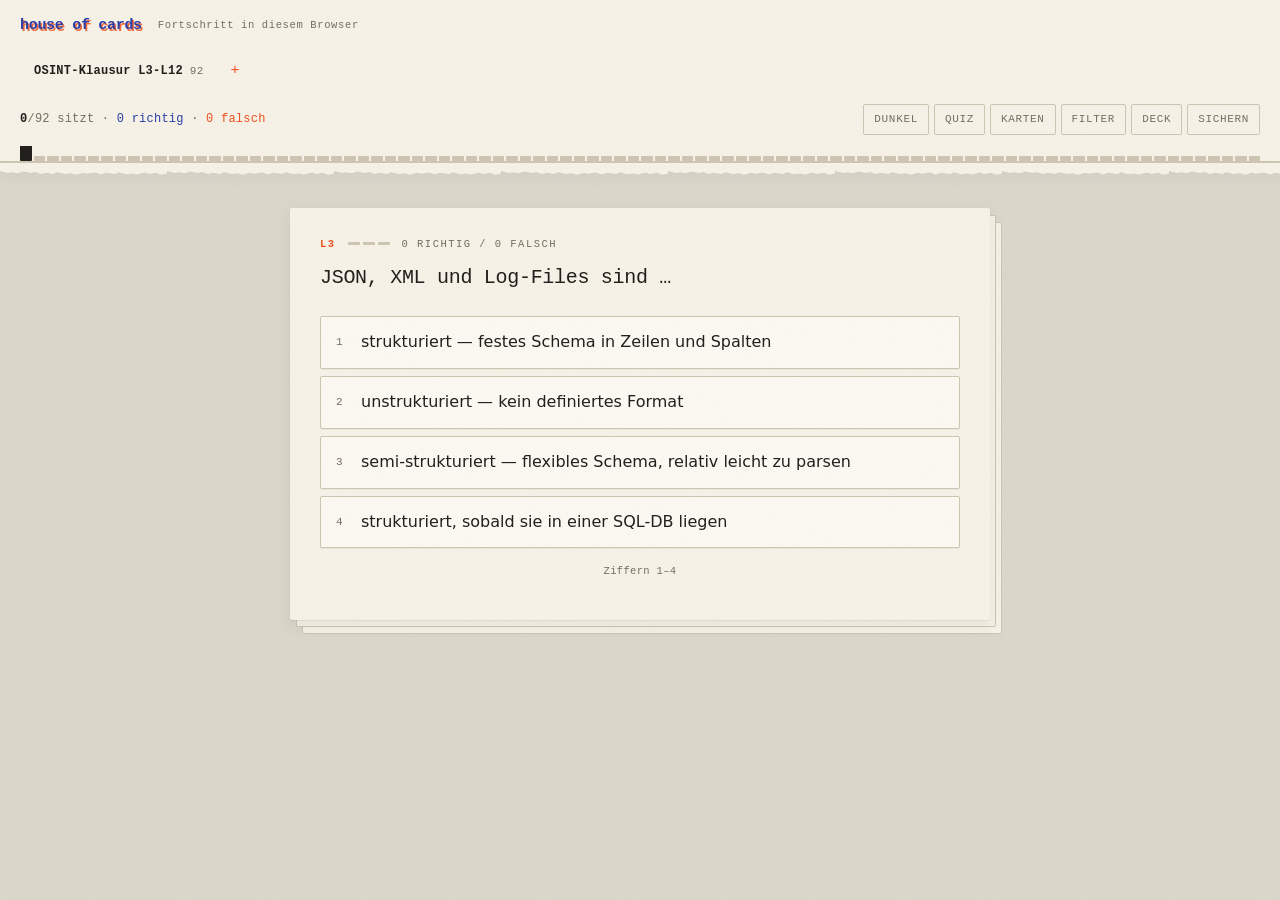
==== index.html @ ff0a9fda "Add files via upload" ====
<!DOCTYPE html>
<html lang="de" data-theme="light">
<head>
<meta charset="utf-8">
<meta name="viewport" content="width=device-width, initial-scale=1">
<title>House of cards</title>
<link rel="stylesheet" href="app.css">
</head>
<body>

<header class="top">
  <div class="brand">
    <span class="wordmark">House of cards</span>
    <span class="where" id="where"></span>
  </div>
  <nav class="tabs" id="tabs" role="tablist"></nav>
  <div class="bar">
    <span class="counts" id="counts"></span>
    <div class="actions">
      <button class="tbtn" id="theme-btn" title="Hell oder dunkel">Dunkel</button>
      <button class="tbtn" id="mode-btn">Quiz</button>
      <button class="tbtn" id="cards-btn">Karten</button>
      <button class="tbtn" id="filter-btn">Filter</button>
      <button class="tbtn" id="deck-btn">Deck</button>
      <button class="tbtn" id="io-btn">Sichern</button>
    </div>
  </div>
  <div class="queue" id="queue" title="Reihenfolge der kommenden Karten"></div>
  <div id="progress"></div>
</header>

<main id="stage"></main>

<section class="panel" id="p-filter" hidden><div class="inner">
  <h2>Vorlesungen im Stapel</h2>
  <div class="tags" id="tag-list"></div>
  <div class="row">
    <button class="tbtn" id="tag-all">Alle</button>
    <button class="tbtn" id="tag-none">Keine</button>
    <button class="tbtn ghost" id="tag-apply">Übernehmen</button>
  </div>
</div></section>

<section class="panel" id="p-cards" hidden><div class="inner">
  <h2 id="card-head">Karten bearbeiten</h2>
  <div class="form">
    <div class="two">
      <div><label for="f-tag">Kürzel</label><input id="f-tag" placeholder="L5"></div>
      <div><label for="f-prompt">Frage</label><input id="f-prompt" placeholder="Definiere den p-Wert."></div>
    </div>
    <div><label for="f-answer">Richtige Antwort</label><input id="f-answer"></div>
    <div><label for="f-d1">Falsche Antworten — leer lassen für eine reine Karteikarte</label>
      <input id="f-d1" placeholder="Falsch 1"></div>
    <input id="f-d2" placeholder="Falsch 2"><input id="f-d3" placeholder="Falsch 3">
    <div><label for="f-expl">Erklärung</label><textarea id="f-expl" class="short"></textarea></div>
  </div>
  <div class="row">
    <button class="tbtn ghost" id="card-save">Karte speichern</button>
    <button class="tbtn" id="card-clear">Formular leeren</button>
    <span class="msg" id="card-msg"></span>
  </div>
  <div class="row mb">
    <input id="card-search" placeholder="Karten durchsuchen" class="grow">
  </div>
  <div class="cardlist" id="card-list"></div>
</div></section>

<section class="panel" id="p-deck" hidden><div class="inner">
  <h2>Decks verwalten</h2>
  <div class="row tight">
    <input id="deck-name" placeholder="Name des Decks" class="grow">
    <button class="tbtn ghost" id="deck-rename">Umbenennen</button>
    <button class="tbtn" id="deck-new">Neues Deck</button>
    <button class="tbtn danger" id="deck-del">Deck löschen</button>
  </div>
  <div class="row">
    <button class="tbtn" id="round-new">Runde neu starten</button>
    <button class="tbtn danger" id="deck-reset">Statistik zurücksetzen</button>
  </div>
  <p class="gap-s">Runde neu starten setzt die Stufen zurück und behält die Fehlerzähler. Karten, die du nie verpatzt hast, starten dann eine Stufe höher.</p>
  <div class="msg" id="deck-msg"></div>
</div></section>

<section class="panel" id="p-io" hidden><div class="inner">
  <h2>Importieren</h2>
  <p>JSON einfügen oder Datei wählen. Gleiche <code>id</code> überschreibt den Karteninhalt und behält Stufe und Statistik.</p>
  <pre>{
  "name": "Mein Deck",
  "cards": [
    {
      "id": "stat-001",
      "tag": "L5",
      "prompt": "Definiere den p-Wert.",
      "answer": "P(Statistik so extrem | H0 wahr)",
      "distractors": ["P(H0 | Daten)", "P(Zufall)", "P(Fehler 2. Art)"],
      "explanation": "Konditioniert auf H0, nicht auf die Daten."
    }
  ]
}</pre>
  <p>Pflicht sind nur <code>prompt</code> und <code>answer</code>. Ohne <code>distractors</code> wird die Karte eine reine Karteikarte. Ein blankes Array <code>[{…}]</code> geht auch.</p>
  <textarea id="io-text" placeholder='{"cards":[{"prompt":"…","answer":"…"}]}' spellcheck="false"></textarea>
  <div class="row">
    <select id="io-target"></select>
    <input type="file" id="io-file" accept=".json,application/json" class="filepick">
    <button class="tbtn ghost" id="io-run">Importieren</button>
  </div>
  <div class="msg" id="io-msg"></div>
  <h2 class="gap">Sichern</h2>
  <p id="io-where"></p>
  <div class="row tight">
    <button class="tbtn ghost" id="dl-all">Alles sichern</button>
    <button class="tbtn" id="dl-deck">Nur dieses Deck</button>
    <button class="tbtn" id="dl-clean">Deck ohne Fortschritt</button>
  </div>
  <div class="msg" id="io-msg2"></div>
</div></section>

<script src="app.js"></script>
</body>
</html>
---- app.css ----
/* ============ Zweifarben-Riso: Ultramarin = richtig, Orange = falsch ============ */
:root{
  --paper:#DCD8CC; --card:#F7F3E8; --slip:#FCFAF3; --sink:#EDE7D8;
  --ink:#22201C; --dim:#75705F; --rule:#CFC7B4;
  --grain:.075; --grain-blend:multiply;
  --lift:0 1px 1px rgba(60,50,30,.07), 0 6px 16px rgba(60,50,30,.07);
  --blue:#2B3FA8; --orange:#F0511E;
  --blue-soft:rgba(43,63,168,.09); --orange-soft:rgba(240,81,30,.09);
  --ghost:rgba(240,81,30,.85);
  --mono:ui-monospace,"SF Mono",SFMono-Regular,Menlo,Consolas,"Liberation Mono",monospace;
  --sans:system-ui,-apple-system,"Segoe UI",Roboto,"Helvetica Neue",Arial,sans-serif;
  --r:2px; --ease:cubic-bezier(.2,.7,.3,1);
  --deckle:url("data:image/svg+xml,%3Csvg xmlns='http://www.w3.org/2000/svg' width='167' height='6' preserveAspectRatio='none'%3E%3Cpath d='M0 0h167v3.4l-6 1.3-5-1.9-7 1.1-4-1.4-8 2.1-5-1.2-6 .9-7-2-4 1.6-9-1.1-5 1.8-6-2.2-8 1.3-4-.9-7 2-5-1.5-6 .8-8-1.9-4 1.7-7-1.2-5 1.4-6-2.1-4 1-8-1.6-5 1.9-6-1.1-4 .7-8-2V0z'/%3E%3C/svg%3E");
}
html[data-theme="dark"]{
  --paper:#101216; --card:#20232A; --slip:#262A32; --sink:#181B21;
  --ink:#E9E6DE; --dim:#8A8F96; --rule:#343941;
  --grain:.04; --grain-blend:overlay;
  --lift:0 1px 1px rgba(0,0,0,.35), 0 8px 22px rgba(0,0,0,.35);
  --blue:#8B98F2; --orange:#FF7A4D;
  --blue-soft:rgba(139,152,242,.13); --orange-soft:rgba(255,122,77,.13);
  --ghost:rgba(255,122,77,.7);
}
*{box-sizing:border-box}
html,body{margin:0;padding:0}
/* Papierkorn: feTurbulence als data-URI, liegt als Folie über allem */
body::before{content:"";position:fixed;inset:0;z-index:9999;pointer-events:none;
  opacity:var(--grain);mix-blend-mode:var(--grain-blend);
  background-image:url("data:image/svg+xml,%3Csvg xmlns='http://www.w3.org/2000/svg' width='180' height='180'%3E%3Cfilter id='n'%3E%3CfeTurbulence type='fractalNoise' baseFrequency='.9' numOctaves='4' stitchTiles='stitch'/%3E%3CfeColorMatrix type='saturate' values='0'/%3E%3C/filter%3E%3Crect width='180' height='180' filter='url(%23n)'/%3E%3C/svg%3E");
  background-size:180px 180px}
body{background:var(--paper);color:var(--ink);font-family:var(--sans);font-size:16px;
  line-height:1.55;-webkit-font-smoothing:antialiased;display:flex;flex-direction:column;
  min-height:100vh;transition:background-color .3s var(--ease),color .3s var(--ease)}
button{font:inherit;color:inherit;background:none;border:none;cursor:pointer}
input,select,textarea{font:inherit;color:var(--ink);background:var(--card);
  border:1px solid var(--rule);border-radius:var(--r);padding:9px 11px}
input:focus,select:focus,textarea:focus,:focus-visible{outline:2px solid var(--orange);outline-offset:1px}

/* ---------- Kopf ---------- */
.top{background:var(--card);padding:14px 20px 0;position:relative;
  box-shadow:0 6px 14px rgba(60,50,30,.05)}
html[data-theme="dark"] .top{box-shadow:0 6px 18px rgba(0,0,0,.3)}
.top::before{content:"";position:absolute;left:0;right:0;bottom:7px;height:2px;background:var(--rule)}
/* gerissene Blattkante: Maske, damit die Farbe aus dem Theme kommt */
.top::after{content:"";position:absolute;left:0;right:0;top:100%;height:6px;background:var(--card);
  -webkit-mask-image:var(--deckle);mask-image:var(--deckle);
  -webkit-mask-size:167px 6px;mask-size:167px 6px;mask-repeat:repeat-x}
#progress{position:absolute;left:0;bottom:7px;height:2px;background:var(--blue);z-index:1;
  width:0;transition:width .45s var(--ease)}
.brand{display:flex;align-items:center;gap:16px;flex-wrap:wrap}
.wordmark{font-family:var(--mono);font-size:15px;font-weight:700;letter-spacing:-.02em;
  text-transform:lowercase;color:var(--blue);text-shadow:1.5px 1.5px 0 var(--ghost)}
.where{font-family:var(--mono);font-size:10.5px;letter-spacing:.06em;color:var(--dim)}
.where b{color:var(--blue);font-weight:600}

.tabs{display:flex;gap:0;margin-top:13px;overflow-x:auto;scrollbar-width:none}
.tabs::-webkit-scrollbar{display:none}
.tab{font-family:var(--mono);font-size:12px;letter-spacing:.02em;white-space:nowrap;
  padding:9px 14px;color:var(--dim);border-bottom:3px solid transparent;margin-bottom:-3px;
  position:relative;z-index:2;transition:color .15s var(--ease)}
.tab:hover{color:var(--ink)}
.tab[aria-selected="true"]{color:var(--ink);border-bottom-color:var(--orange);font-weight:600}
.tab .n{color:var(--dim);margin-left:7px;font-size:11px;font-weight:400}
.tab.add{color:var(--orange);font-size:15px;padding:9px 13px}

.bar{display:flex;align-items:center;gap:14px;flex-wrap:wrap;padding:12px 0 11px}
.counts{font-family:var(--mono);font-size:12px;color:var(--dim);letter-spacing:.02em}
.counts b{color:var(--ink);font-weight:600}
.counts .ok{color:var(--blue)} .counts .no{color:var(--orange)}
.actions{margin-left:auto;display:flex;gap:5px;flex-wrap:wrap}
.tbtn{font-family:var(--mono);font-size:11px;letter-spacing:.06em;text-transform:uppercase;
  color:var(--dim);padding:6px 10px;border:1px solid var(--rule);border-radius:var(--r);
  transition:color .13s,border-color .13s,background-color .13s,transform .07s}
.tbtn:hover{color:var(--ink);border-color:var(--ink)}
.tbtn:active{transform:scale(.97)}
.tbtn[aria-pressed="true"]{color:var(--paper);background:var(--ink);border-color:var(--ink)}
.tbtn.ghost{color:var(--orange);border-color:var(--orange)}
.tbtn.ghost:hover{color:var(--paper);background:var(--orange)}
.tbtn.danger:hover{color:var(--paper);background:var(--orange);border-color:var(--orange)}

/* ---------- Signatur: der Stapel als Streifen ---------- */
.queue{display:flex;gap:2px;height:24px;align-items:flex-end;padding-bottom:9px;overflow:hidden}
.tick{flex:1 1 0;min-width:1px;border-radius:1px;
  transition:height .3s var(--ease),background-color .3s var(--ease),opacity .3s var(--ease)}
.tick.fresh{height:5px;background:var(--rule)}
.tick.b0{height:8px;background:var(--orange);opacity:.7}
.tick.b1{height:11px;background:var(--blue);opacity:.5}
.tick.b2{height:16px;background:var(--blue);opacity:.8}
.tick.cur{height:24px;background:var(--ink);opacity:1}

/* ---------- Karte ---------- */
main{flex:1;display:flex;flex-direction:column;align-items:center;padding:38px 20px 44px;
  width:100%;max-width:740px;margin:0 auto}
#card{width:100%}
/* Zwei angedeutete Blätter darunter über harte Schatten — kein Extra-Markup nötig */
.sheet{position:relative;background:var(--card);border-radius:var(--r);padding:28px 30px 30px;
  display:flex;flex-direction:column;align-items:flex-start;
  box-shadow:var(--lift),
    6px 7px 0 -1px var(--card), 6px 7px 0 0 var(--rule),
    12px 14px 0 -1px var(--card), 12px 14px 0 0 var(--rule)}
@keyframes cardIn{from{opacity:0;transform:translateY(10px)}to{opacity:1;transform:none}}
@keyframes outRight{to{opacity:0;transform:translateX(38px)}}
@keyframes outDown{to{opacity:0;transform:translateY(16px)}}
@keyframes nudge{0%,100%{transform:translateX(0)}25%{transform:translateX(-6px)}
  60%{transform:translateX(4px)}}
#card.in{animation:cardIn .22s var(--ease) both}
#card.out-ok{animation:outRight .19s var(--ease) both}
#card.out-no{animation:nudge .17s var(--ease),outDown .16s .17s var(--ease) both}

.tag{font-family:var(--mono);font-size:10.5px;letter-spacing:.14em;color:var(--dim);
  text-transform:uppercase;margin-bottom:12px;display:flex;align-items:center;gap:12px}
.tag>span:first-child{color:var(--orange);font-weight:600}
.box{display:inline-flex;gap:3px}
.box i{width:12px;height:3px;background:var(--rule);border-radius:1px;
  transition:background-color .3s var(--ease)}
.box i.on{background:var(--blue)}
.prompt{font-family:var(--mono);font-size:20px;line-height:1.42;font-weight:500;
  letter-spacing:-.015em;margin:0 0 24px}

.opts{display:flex;flex-direction:column;gap:7px;width:100%}
.opt{display:flex;gap:13px;align-items:flex-start;text-align:left;width:100%;padding:13px 15px;
  background:var(--slip);border:1px solid var(--rule);border-radius:var(--r);
  box-shadow:0 1px 0 rgba(60,50,30,.05);
  transition:border-color .13s var(--ease),background-color .13s var(--ease),
    transform .12s var(--ease),box-shadow .12s var(--ease)}
.opt:hover:not(:disabled){border-color:var(--ink);transform:translateY(-2px);
  box-shadow:0 3px 8px rgba(60,50,30,.12)}
.opt:disabled{cursor:default}
.opt .key{font-family:var(--mono);font-size:11px;color:var(--dim);padding-top:4px;flex:0 0 12px}
.opt.is-right{border-color:var(--blue);background:var(--blue-soft);border-left-width:3px}
.opt.is-right .key{color:var(--blue);font-weight:700}
.opt.is-wrong{border-color:var(--orange);background:var(--orange-soft);border-left-width:3px}
.opt.is-wrong .key{color:var(--orange);font-weight:700}
@keyframes markIn{from{opacity:0;transform:translateX(-5px)}to{opacity:1;transform:none}}
.opt.is-right,.opt.is-wrong{animation:markIn .2s var(--ease) both}

.face{width:100%;padding:22px;background:var(--slip);border:1px solid var(--rule);
  border-left:3px solid var(--blue);border-radius:var(--r);font-size:18px;min-height:92px;
  box-shadow:0 1px 0 rgba(60,50,30,.05);
  display:flex;align-items:center;animation:markIn .2s var(--ease) both}
.face.veiled{color:var(--dim);font-family:var(--mono);font-size:12px;letter-spacing:.06em;
  justify-content:center;border-left:1px solid var(--rule);animation:none}

.explain{width:100%;margin-top:15px;padding:15px 17px;background:var(--sink);
  border-left:3px solid var(--orange);border-radius:var(--r);font-size:15px;color:var(--ink);
  animation:rise .26s var(--ease) both}
@keyframes rise{from{opacity:0;transform:translateY(-6px)}to{opacity:1;transform:none}}
.explain .lbl{font-family:var(--mono);font-size:9.5px;letter-spacing:.16em;text-transform:uppercase;
  color:var(--orange);display:block;margin-bottom:6px;font-weight:600}

.grade{display:flex;gap:9px;width:100%;margin-top:22px}
.gbtn{flex:1;padding:15px;border:1px solid var(--rule);border-radius:var(--r);
  font-family:var(--mono);font-size:12px;letter-spacing:.08em;text-transform:uppercase;
  transition:color .13s,background-color .13s,border-color .13s,transform .07s}
.gbtn:active{transform:scale(.98)}
.gbtn.no{color:var(--orange);border-color:var(--orange)}
.gbtn.no:hover{background:var(--orange);color:var(--paper)}
.gbtn.ok{color:var(--blue);border-color:var(--blue)}
.gbtn.ok:hover{background:var(--blue);color:var(--paper)}
.gbtn .k{opacity:.5;margin-left:8px;letter-spacing:0}
.hintbar{font-family:var(--mono);font-size:10.5px;color:var(--dim);margin-top:15px;
  letter-spacing:.03em;text-align:center;width:100%}

.done{padding:40px 30px 44px;width:100%;background:var(--card);border-radius:var(--r);
  box-shadow:var(--lift),6px 7px 0 -1px var(--card),6px 7px 0 0 var(--rule);
  animation:cardIn .3s var(--ease) both}
.done h2{font-size:26px;margin:0 0 8px;letter-spacing:-.02em;text-align:center}
.done p{color:var(--dim);font-size:14px;margin:0 0 24px;text-align:center}
.leader{width:100%;max-width:540px;margin:0 auto 24px}
.leader h3{font-family:var(--mono);font-size:9.5px;letter-spacing:.16em;text-transform:uppercase;
  color:var(--dim);margin:0 0 8px;font-weight:600}
.leader ol{margin:0;padding:0}
.leader li{list-style:none;display:flex;gap:12px;align-items:baseline;padding:9px 0;
  border-bottom:1px solid var(--rule);font-size:14px}
.leader li:first-child{border-top:1px solid var(--rule)}
.leader .n{font-family:var(--mono);font-size:12px;color:var(--orange);font-weight:700}
.leader .t{font-family:var(--mono);font-size:10.5px;color:var(--dim)}
.center{display:flex;gap:8px;justify-content:center;flex-wrap:wrap}

/* ---------- Panels ---------- */
.panel{background:var(--card);padding:26px 20px;box-shadow:inset 0 8px 14px -10px rgba(60,50,30,.18)}
html[data-theme="dark"] .panel{box-shadow:inset 0 8px 14px -10px rgba(0,0,0,.5)}
.panel[hidden]{display:none}
.panel:not([hidden]){animation:rise .24s var(--ease) both}
.panel h2{font-family:var(--mono);font-size:10.5px;letter-spacing:.16em;text-transform:uppercase;
  color:var(--orange);margin:0 0 14px;font-weight:600}
.inner{max-width:720px;margin:0 auto}
.panel p{font-size:14px;color:var(--dim);margin:0 0 12px}
.panel code{font-family:var(--mono);font-size:12.5px;color:var(--blue)}
pre{background:var(--sink);border:1px solid var(--rule);border-radius:var(--r);padding:13px;
  overflow-x:auto;font-family:var(--mono);font-size:12px;color:var(--ink);margin:0 0 14px}
textarea{width:100%;min-height:130px;font-family:var(--mono);font-size:12.5px;line-height:1.5;resize:vertical}
.row{display:flex;gap:8px;flex-wrap:wrap;margin-top:13px;align-items:center}
.msg{font-family:var(--mono);font-size:11.5px;margin-top:10px}
.msg.ok{color:var(--blue)} .msg.err{color:var(--orange)}
.tags{display:flex;gap:6px;flex-wrap:wrap}
.form{display:grid;gap:9px}
.form label{font-family:var(--mono);font-size:9.5px;letter-spacing:.14em;text-transform:uppercase;
  color:var(--dim);display:block;margin-bottom:4px;font-weight:600}
.two{display:grid;grid-template-columns:110px 1fr;gap:9px}
.cardlist{max-height:340px;overflow-y:auto;border:1px solid var(--rule);border-radius:var(--r)}
.crow{display:flex;gap:10px;align-items:center;padding:9px 12px;border-bottom:1px solid var(--rule);
  font-size:14px;transition:background-color .12s}
.crow:hover{background:var(--sink)}
.crow:last-child{border-bottom:none}
.crow .t{font-family:var(--mono);font-size:10.5px;color:var(--orange);flex:0 0 42px;font-weight:600}
.crow .p{flex:1;overflow:hidden;text-overflow:ellipsis;white-space:nowrap}
.crow .m{font-family:var(--mono);font-size:10px;color:var(--dim);flex:0 0 auto}
.filepick{font-size:13px;border:none;padding:0;background:none}
.gap{margin-top:26px}
.gap-s{margin-top:14px}
.row.tight{margin-top:0}
.row.mb{margin-bottom:8px}
.grow{flex:1;min-width:180px}
textarea.short{min-height:70px}
@media (max-width:560px){
  .prompt{font-size:17px} .actions{width:100%;margin-left:0} .two{grid-template-columns:1fr}
  main{padding:22px 16px} .top{padding:12px 16px 0} .panel{padding:18px 16px}
}
@media (prefers-reduced-motion:reduce){
  *,*::before,*::after{animation-duration:.01ms!important;animation-iteration-count:1!important;
    transition-duration:.01ms!important}
}
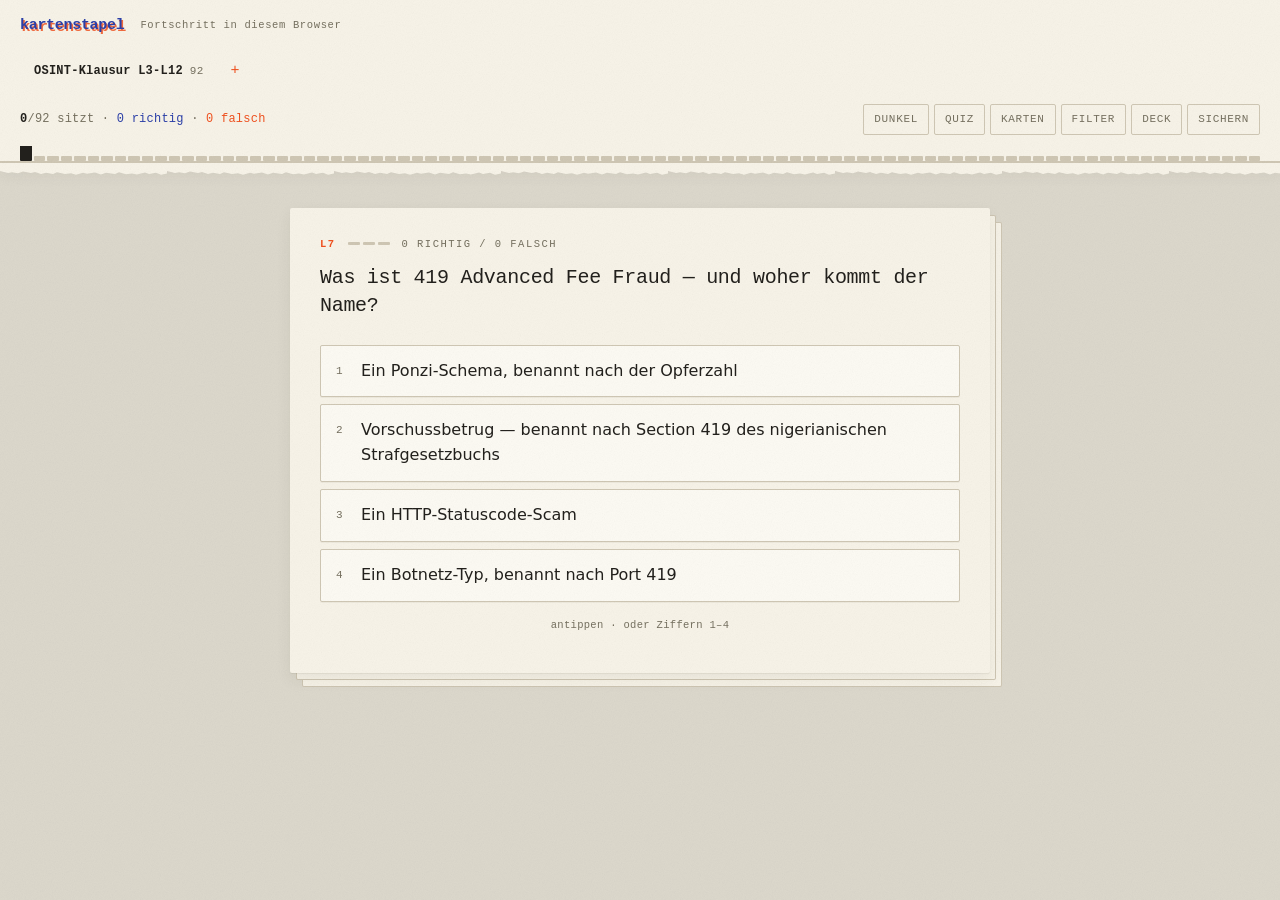
==== commit 7fdfea18: "Add files via upload" ====
--- a/index.html
+++ b/index.html
@@ -3,14 +3,14 @@
 <head>
 <meta charset="utf-8">
 <meta name="viewport" content="width=device-width, initial-scale=1">
-<title>House of cards</title>
+<title>Kartenstapel</title>
 <link rel="stylesheet" href="app.css">
 </head>
 <body>
 
 <header class="top">
   <div class="brand">
-    <span class="wordmark">House of cards</span>
+    <span class="wordmark">Kartenstapel</span>
     <span class="where" id="where"></span>
   </div>
   <nav class="tabs" id="tabs" role="tablist"></nav>
--- a/app.css
+++ b/app.css
@@ -140,7 +140,11 @@
   box-shadow:0 1px 0 rgba(60,50,30,.05);
   display:flex;align-items:center;animation:markIn .2s var(--ease) both}
 .face.veiled{color:var(--dim);font-family:var(--mono);font-size:12px;letter-spacing:.06em;
-  justify-content:center;border-left:1px solid var(--rule);animation:none}
+  justify-content:center;border-left:1px solid var(--rule);border-style:dashed;animation:none;
+  cursor:pointer;width:100%;text-align:center;min-height:104px;
+  transition:border-color .13s var(--ease),color .13s var(--ease),background-color .13s var(--ease)}
+.face.veiled:hover{border-color:var(--blue);color:var(--ink);background:var(--card)}
+.face.veiled:active{background:var(--sink)}
 
 .explain{width:100%;margin-top:15px;padding:15px 17px;background:var(--sink);
   border-left:3px solid var(--orange);border-radius:var(--r);font-size:15px;color:var(--ink);
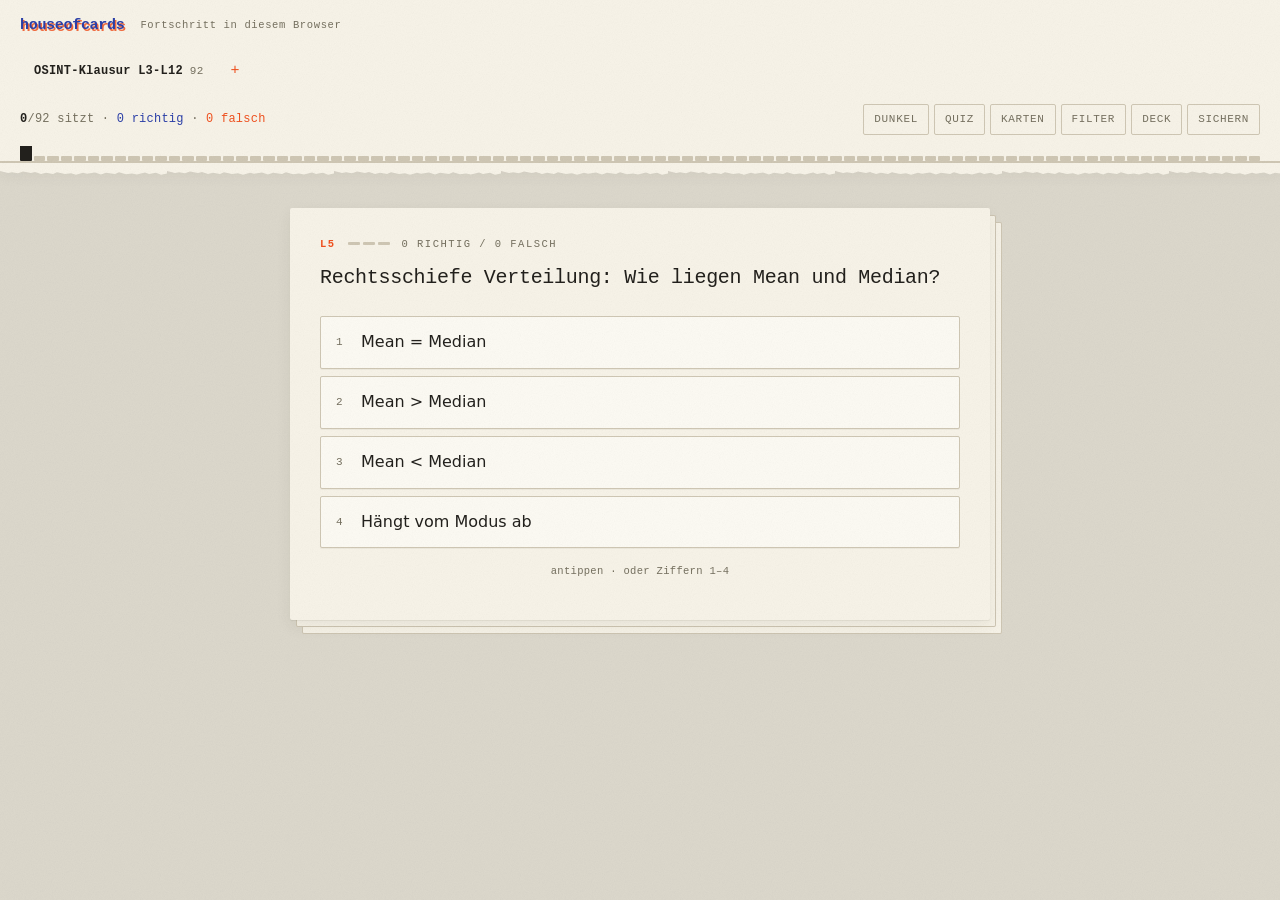
==== commit a7b74a7b: "Add files via upload" ====
--- a/index.html
+++ b/index.html
@@ -3,14 +3,14 @@
 <head>
 <meta charset="utf-8">
 <meta name="viewport" content="width=device-width, initial-scale=1">
-<title>Kartenstapel</title>
-<link rel="stylesheet" href="app.css">
+<title>HouseOfCards</title>
+<link rel="stylesheet" href="app.css?v=ba50a2cd">
 </head>
 <body>
 
 <header class="top">
   <div class="brand">
-    <span class="wordmark">Kartenstapel</span>
+    <span class="wordmark">HouseOfCards</span>
     <span class="where" id="where"></span>
   </div>
   <nav class="tabs" id="tabs" role="tablist"></nav>
@@ -115,6 +115,6 @@
   <div class="msg" id="io-msg2"></div>
 </div></section>
 
-<script src="app.js"></script>
+<script src="app.js?v=3ba51af8"></script>
 </body>
 </html>
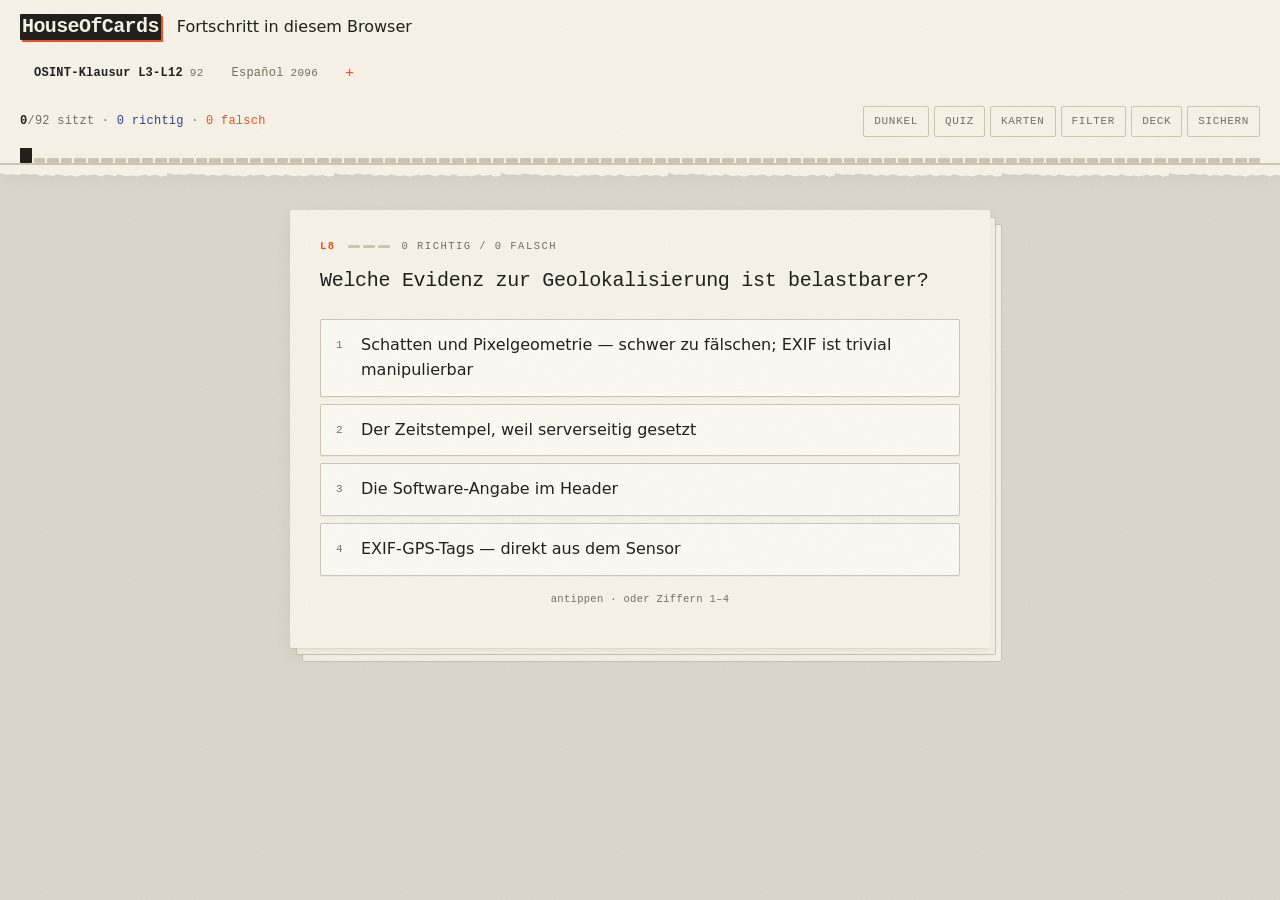
==== commit 8550081d: "Spanisch-Tab: Vokabeln PE bis L4 (S. 260-269), mitgelieferte Decks werden nachgeladen - build.py bet" ====
--- a/index.html
+++ b/index.html
@@ -115,6 +115,6 @@
   <div class="msg" id="io-msg2"></div>
 </div></section>
 
-<script src="app.js?v=3ba51af8"></script>
+<script src="app.js?v=28bbc65a"></script>
 </body>
 </html>
--- a/app.css
+++ b/app.css
@@ -49,10 +49,10 @@
 #progress{position:absolute;left:0;bottom:7px;height:2px;background:var(--blue);z-index:1;
   width:0;transition:width .45s var(--ease)}
 .brand{display:flex;align-items:center;gap:16px;flex-wrap:wrap}
-.wordmark{font-family:var(--mono);font-size:15px;font-weight:700;letter-spacing:-.02em;
-  text-transform:lowercase;color:var(--blue);text-shadow:1.5px 1.5px 0 var(--ghost)}
-.where{font-family:var(--mono);font-size:10.5px;letter-spacing:.06em;color:var(--dim)}
-.where b{color:var(--blue);font-weight:600}
+.wordmark{display:inline-block;font-family:var(--mono);font-size:20px;font-weight:700;
+  letter-spacing:-.03em;line-height:1.1;
+  color:var(--card);background:var(--ink);padding:2px 2px;border-radius:1px;
+  box-shadow:2px 2px 0 var(--orange) }
 
 .tabs{display:flex;gap:0;margin-top:13px;overflow-x:auto;scrollbar-width:none}
 .tabs::-webkit-scrollbar{display:none}
